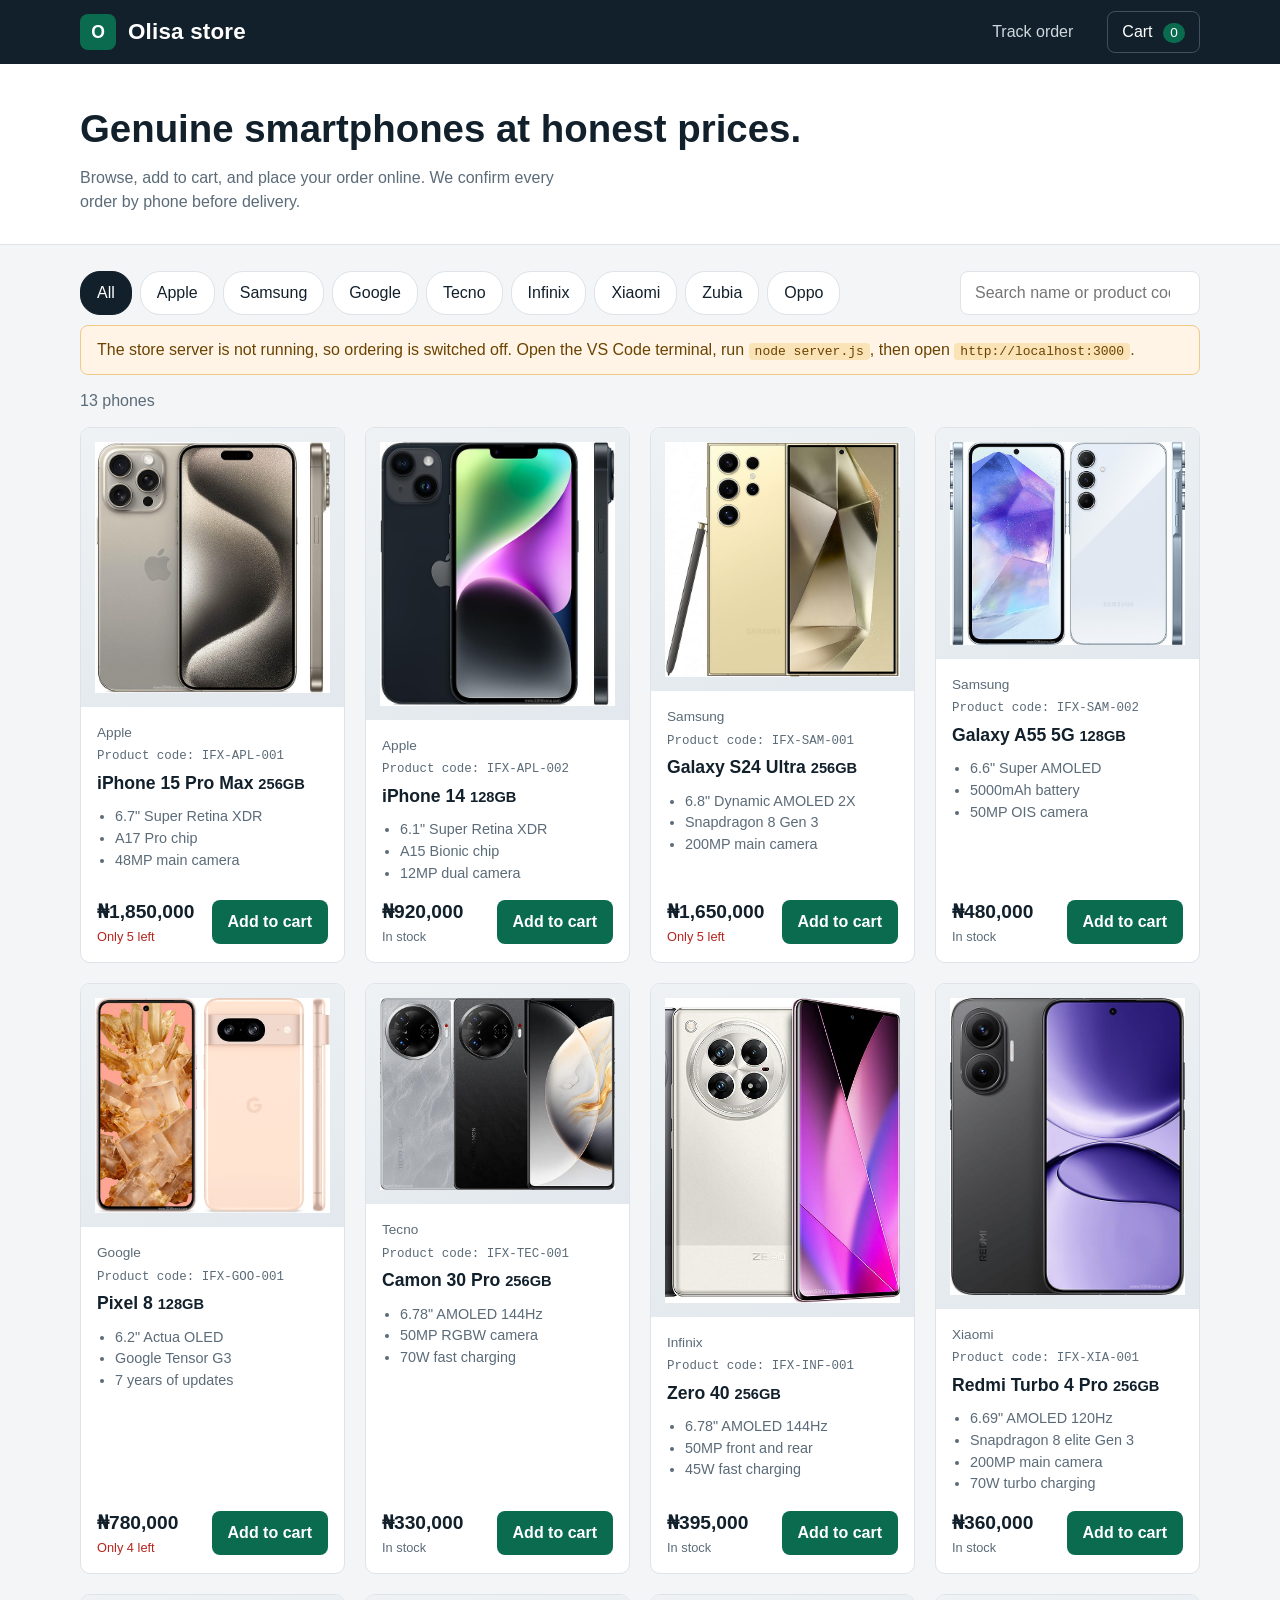
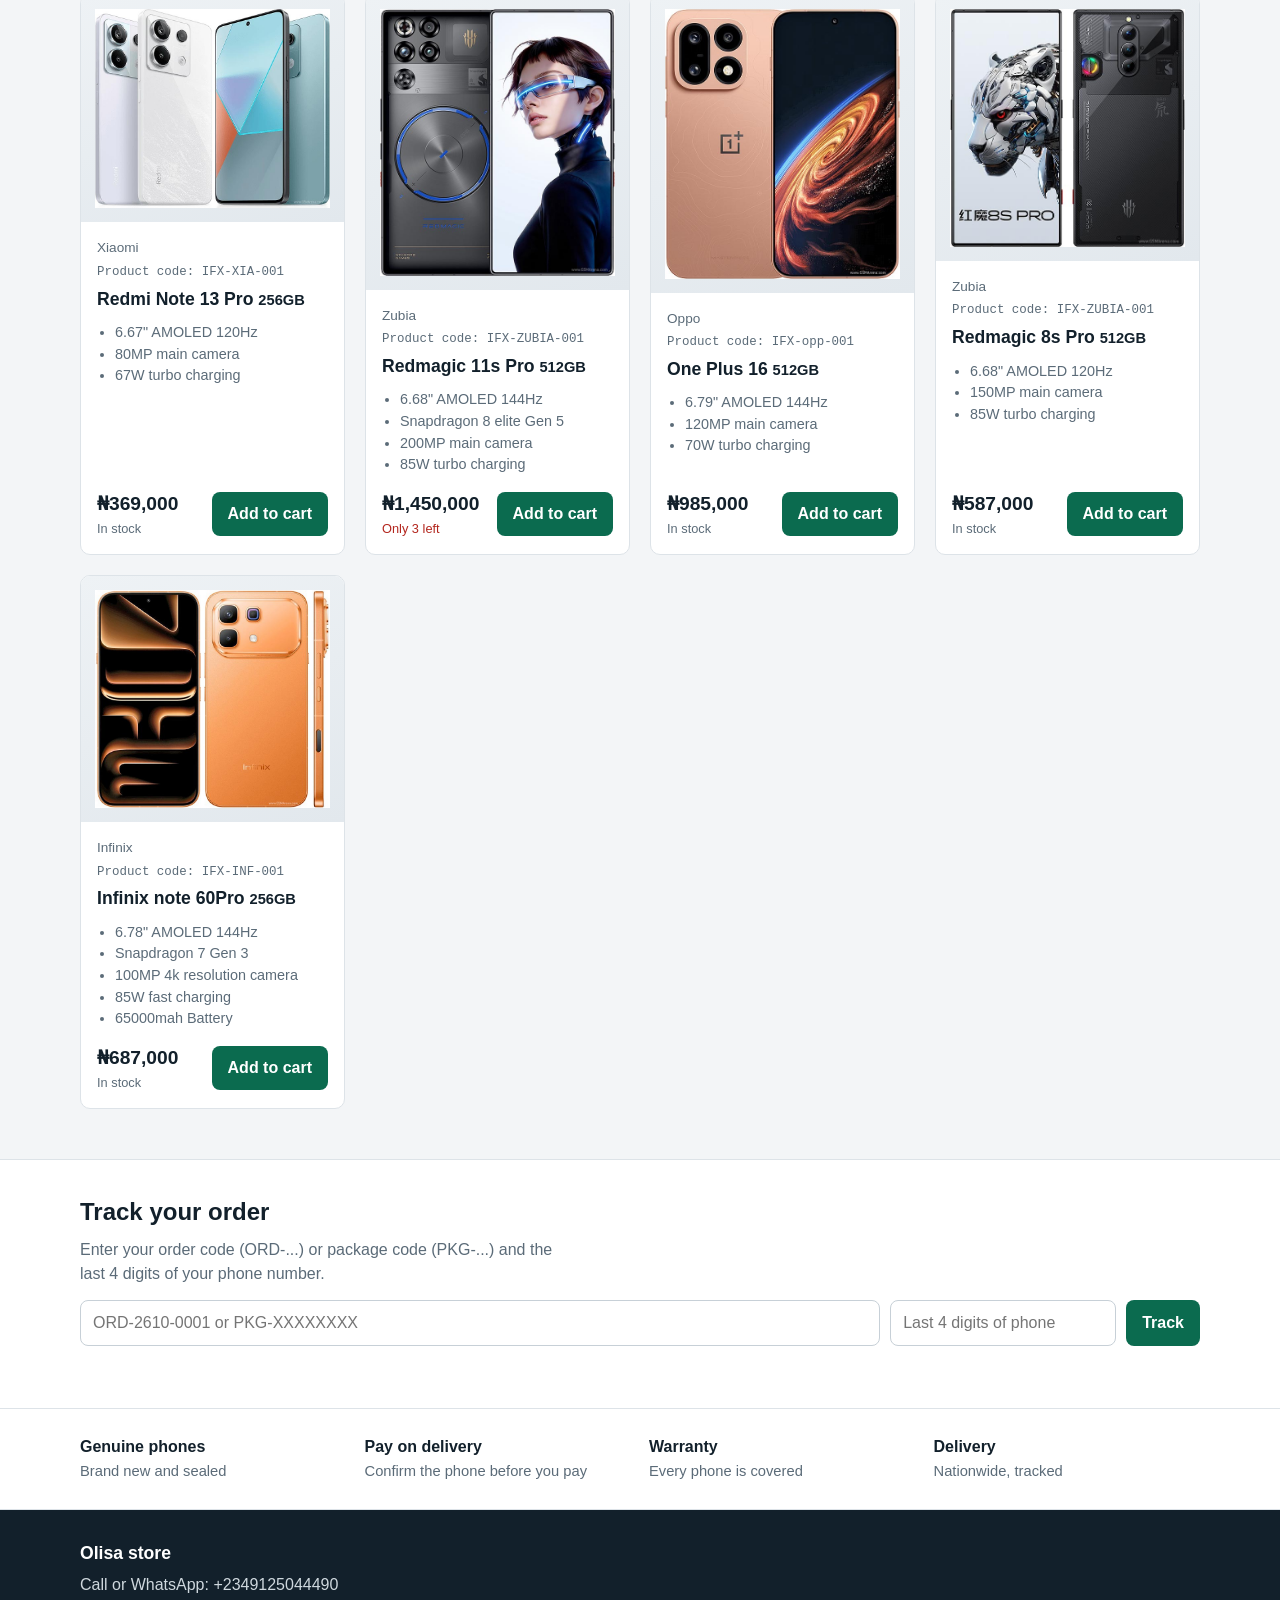
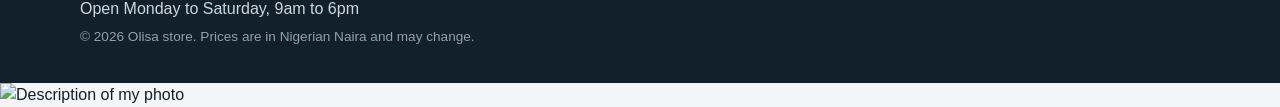
==== index.html @ 4a9c2d5d "Add files via upload" ====
<!DOCTYPE html>
<html lang="en">
<head>
<meta charset="UTF-8">
<meta name="viewport" content="width=device-width, initial-scale=1">
<title>Olisa store | New smartphones</title>
<meta name="description" content="Buy genuine smartphones from Olisa store. Clear prices, fast delivery.">
<link rel="stylesheet" href="style.css">
</head>
<body>

<header class="top">
  <div class="wrap bar">
    <a class="brand" href="/" aria-label="Olisa store home">
      <span class="logo" aria-hidden="true">O</span>
      <h1>Olisa store</h1>
    </a>
    <nav class="nav"><a href="#track">Track order</a></nav>
    <button class="cart-btn" id="openCart" aria-label="Open cart">
      Cart <span class="count" id="cartCount">0</span>
    </button>
  </div>
</header>

<section class="hero">
  <div class="wrap">
    <p class="lead">Genuine smartphones at honest prices.</p>
    <p class="sub">Browse, add to cart, and place your order online. We confirm every order by phone before delivery.</p>
  </div>
</section>

<main class="wrap">
  <div class="tools">
    <div class="chips" id="brands" role="group" aria-label="Filter by brand"></div>
    <input id="search" type="search" placeholder="Search name or product code" aria-label="Search phones by name or product code">
  </div>
  <div id="banner" class="banner" role="alert" hidden></div>
  <p id="status" class="status" aria-live="polite">Loading phones...</p>
  <div class="grid" id="grid"></div>
</main>

<section class="track" id="track">
  <div class="wrap">
    <h2>Track your order</h2>
    <p class="sub">Enter your order code (ORD-...) or package code (PKG-...) and the last 4 digits of your phone number.</p>
    <form id="trackForm" class="track-form" novalidate>
      <input name="code" placeholder="ORD-2610-0001 or PKG-XXXXXXXX" aria-label="Order or package code" required>
      <input name="phone" placeholder="Last 4 digits of phone" inputmode="numeric" maxlength="4" aria-label="Last 4 digits of your phone number" required>
      <button class="primary" type="submit">Track</button>
    </form>
    <p class="err" id="trackErr" role="alert"></p>
    <div id="trackResult" hidden></div>
  </div>
</section>

<section class="trust">
  <div class="wrap trust-row">
    <div><strong>Genuine phones</strong><span>Brand new and sealed</span></div>
    <div><strong>Pay on delivery</strong><span>Confirm the phone before you pay</span></div>
    <div><strong>Warranty</strong><span>Every phone is covered</span></div>
    <div><strong>Delivery</strong><span>Nationwide, tracked</span></div>
  </div>
</section>

<footer>
  <div class="wrap foot">
    <div>
      <strong>Olisa store</strong>
      <p>Call or WhatsApp: +2349125044490 <br>Open Monday to Saturday, 9am to 6pm</p>
    </div>
    <p class="fine">&copy; <span id="year"></span> Olisa store. Prices are in Nigerian Naira and may change.</p>
  </div>
</footer>

<!-- Cart drawer -->
<div class="overlay" id="overlay" hidden></div>
<aside class="drawer" id="drawer" aria-label="Shopping cart" aria-hidden="true">
  <div class="drawer-head">
    <h2>Your cart</h2>
    <button class="plain" id="closeCart" aria-label="Close cart">&times;</button>
  </div>
  <div class="drawer-body" id="cartItems"></div>
  <div class="drawer-foot">
    <div class="total"><span>Total</span><strong id="cartTotal">&#8358;0</strong></div>
    <button class="primary" id="checkoutBtn">Checkout</button>
  </div>
</aside>

<!-- Checkout dialog -->
<dialog id="checkout">
  <form id="orderForm" validate>
    <h2>Delivery details</h2>
    <label>Full name<input name="name" autocomplete="name" required></label>
    <label>Phone number<input name="phone" type="tel" autocomplete="tel" placeholder="0803 000 0000" required></label>
    <label>Delivery address<textarea name="address" rows="3" autocomplete="street-address" required></textarea></label>
    <label>Note (optional)<input name="note" maxlength="300"></label>
    <p class="err" id="formErr" role="alert"></p>
    <div class="actions">
      <button type="button" class="ghost" id="cancelCheckout">Back</button>
      <button type="submit" class="primary" id="placeBtn">Place order</button>
    </div>
  </form>
  <div id="done" hidden>
    <h2>Order received</h2>
    <p>Thank you. Please keep these codes:</p>
    <div class="codes">
      <div><span>Order code</span><strong id="orderId"></strong></div>
      <div><span>Package code</span><strong id="pkgId"></strong></div>
    </div>
    <p>We will call you shortly to confirm delivery. Total to pay on delivery: <strong id="orderTotal"></strong>.</p>
    <button class="primary" id="closeDone">Continue shopping</button>
  </div>
</dialog>

<script src="products-fallback.js"></script>
<img src="" alt="Description of my photo">
<script src="app.js"></script>
</body>
</html>
---- style.css ----
:root {
  --ink: #12202b;
  --muted: #5b6b78;
  --line: #dde3e8;
  --bg: #f3f5f7;
  --card: #ffffff;
  --brand: #0b6b4f;
  --brand-dark: #08523c;
  --warn: #b3261e;
  --radius: 10px;
}
* { box-sizing: border-box; }
html { scroll-behavior: smooth; }
body {
  margin: 0; background: var(--bg); color: var(--ink);
  font-family: "Segoe UI", Roboto, "Helvetica Neue", Arial, sans-serif; line-height: 1.5;
}
.wrap { width: min(1120px, 92%); margin: 0 auto; }
button, input, textarea { font: inherit; }
button:focus-visible, input:focus-visible, textarea:focus-visible, a:focus-visible {
  outline: 3px solid #7fc8ae; outline-offset: 2px;
}

/* Header */
.top { background: var(--ink); color: #fff; position: sticky; top: 0; z-index: 20; }
.bar { display: flex; align-items: center; justify-content: space-between; height: 64px; }
.brand { display: flex; align-items: center; gap: 12px; color: inherit; text-decoration: none; }
.brand h1 { margin: 0; font-size: 1.4rem; font-weight: 700; letter-spacing: .2px; }
.logo {
  width: 36px; height: 36px; display: grid; place-items: center;
  background: var(--brand); border-radius: 8px; font-weight: 800; font-size: 1.1rem;
}
.cart-btn {
  background: transparent; color: #fff; border: 1px solid #3d5160; border-radius: 8px;
  padding: 8px 14px; cursor: pointer;
}
.cart-btn:hover { background: #1c3140; }
.count {
  display: inline-block; min-width: 22px; padding: 0 6px; margin-left: 6px;
  background: var(--brand); border-radius: 11px; text-align: center; font-size: .85rem;
}

/* Hero */
.hero { background: #fff; border-bottom: 1px solid var(--line); padding: 36px 0 30px; }
.lead { margin: 0; font-size: clamp(1.6rem, 4vw, 2.4rem); font-weight: 700; }
.sub { margin: 8px 0 0; color: var(--muted); max-width: 56ch; }

/* Tools */
.tools { display: flex; flex-wrap: wrap; gap: 12px; justify-content: space-between; margin: 26px 0 10px; }
.chips { display: flex; flex-wrap: wrap; gap: 8px; }
.chip {
  background: #fff; border: 1px solid var(--line); border-radius: 20px;
  padding: 6px 16px; cursor: pointer; color: var(--ink);
}
.chip[aria-pressed="true"] { background: var(--ink); color: #fff; border-color: var(--ink); }
#search {
  border: 1px solid var(--line); border-radius: 8px; padding: 9px 14px; min-width: 240px; background: #fff;
}
.status { color: var(--muted); margin: 6px 0 14px; min-height: 1.5em; }

/* Product grid */
.grid { display: grid; grid-template-columns: repeat(auto-fill, minmax(250px, 1fr)); gap: 20px; padding-bottom: 50px; }
.card {
  background: var(--card); border: 1px solid var(--line); border-radius: var(--radius);
  display: flex; flex-direction: column; overflow: hidden;
}
.pic {
  aspect-ratio: 4 / 3; background: linear-gradient(160deg, #eef2f5, #e2e8ed);
  display: grid; place-items: center; padding: 14px;
}
.pic img, .pic svg { max-width: 100%; max-height: 100%; object-fit: contain; }
.info { padding: 16px; display: flex; flex-direction: column; gap: 4px; flex: 1; }
.brand-tag { color: var(--muted); font-size: .85rem; }
.name { margin: 0; font-size: 1.1rem; }
.specs { margin: 6px 0 10px; padding-left: 18px; color: var(--muted); font-size: .9rem; }
.row { margin-top: auto; display: flex; align-items: center; justify-content: space-between; gap: 10px; }
.price { font-size: 1.2rem; font-weight: 700; }
.stock { font-size: .8rem; color: var(--muted); }
.stock.low { color: var(--warn); }

/* Buttons */
.primary {
  background: var(--brand); color: #fff; border: 0; border-radius: 8px; padding: 10px 16px;
  cursor: pointer; font-weight: 600;
}
.primary:hover { background: var(--brand-dark); }
.primary:disabled { background: #b8c2ca; cursor: not-allowed; }
.ghost { background: #fff; border: 1px solid var(--line); border-radius: 8px; padding: 10px 16px; cursor: pointer; }
.plain { background: none; border: 0; font-size: 1.8rem; line-height: 1; cursor: pointer; color: var(--ink); }

/* Trust + footer */
.trust { background: #fff; border-top: 1px solid var(--line); border-bottom: 1px solid var(--line); }
.trust-row { display: grid; grid-template-columns: repeat(auto-fit, minmax(200px, 1fr)); gap: 18px; padding: 26px 0; }
.trust-row strong { display: block; }
.trust-row span { color: var(--muted); font-size: .92rem; }
footer { background: var(--ink); color: #cfd8de; padding: 30px 0; }
footer strong { color: #fff; font-size: 1.1rem; }
footer p { margin: 6px 0; }
.fine { font-size: .85rem; color: #8fa1ae; }

/* Cart drawer */
.overlay { position: fixed; inset: 0; background: rgba(10, 20, 28, .5); z-index: 30; }
.drawer {
  position: fixed; top: 0; right: 0; height: 100%; width: min(400px, 100%); background: #fff; z-index: 40;
  display: flex; flex-direction: column; transform: translateX(100%); transition: transform .25s;
}
.drawer.open { transform: none; }
.drawer-head { display: flex; justify-content: space-between; align-items: center; padding: 16px 20px; border-bottom: 1px solid var(--line); }
.drawer-head h2 { margin: 0; font-size: 1.2rem; }
.drawer-body { flex: 1; overflow-y: auto; padding: 8px 20px; }
.empty { color: var(--muted); padding: 20px 0; }
.line { display: grid; grid-template-columns: 1fr auto; gap: 6px 12px; padding: 14px 0; border-bottom: 1px solid var(--line); }
.line .t { font-weight: 600; }
.line .s { color: var(--muted); font-size: .88rem; }
.qty { display: inline-flex; align-items: center; border: 1px solid var(--line); border-radius: 8px; }
.qty button { background: none; border: 0; width: 30px; height: 30px; cursor: pointer; font-size: 1.1rem; }
.qty span { min-width: 24px; text-align: center; }
.remove { background: none; border: 0; color: var(--warn); cursor: pointer; font-size: .85rem; padding: 0; }
.drawer-foot { padding: 16px 20px; border-top: 1px solid var(--line); display: grid; gap: 12px; }
.total { display: flex; justify-content: space-between; font-size: 1.15rem; }

/* Checkout dialog */
dialog { border: 0; border-radius: 12px; padding: 24px; width: min(460px, 92%); }
dialog::backdrop { background: rgba(10, 20, 28, .55); }
dialog h2 { margin-top: 0; }
label { display: block; margin-bottom: 12px; font-size: .92rem; font-weight: 600; }
label input, label textarea {
  display: block; width: 100%; margin-top: 4px; padding: 10px 12px;
  border: 1px solid #c7d0d7; border-radius: 8px; font-weight: 400;
}
.err { color: var(--warn); min-height: 1.4em; margin: 0 0 8px; font-size: .92rem; }
.actions { display: flex; justify-content: flex-end; gap: 10px; }

@media (prefers-reduced-motion: reduce) { .drawer { transition: none; } html { scroll-behavior: auto; } }

/* Codes and tracking */
.nav a { color: #cfd8de; text-decoration: none; margin-right: 18px; }
.nav a:hover { color: #fff; }
.bar { gap: 16px; }
.nav { margin-left: auto; }
.sku { font-size: .78rem; color: var(--muted); font-family: Consolas, "Courier New", monospace; }
.codes { display: grid; grid-template-columns: 1fr 1fr; gap: 10px; margin: 12px 0; }
.codes div { background: var(--bg); border: 1px solid var(--line); border-radius: 8px; padding: 10px 12px; }
.codes span { display: block; font-size: .78rem; color: var(--muted); }
.codes strong { font-family: Consolas, "Courier New", monospace; font-size: .98rem; word-break: break-all; }
.track { background: #fff; border-top: 1px solid var(--line); padding: 34px 0; }
.track h2 { margin: 0 0 6px; }
.track-form { display: flex; flex-wrap: wrap; gap: 10px; margin-top: 14px; }
.track-form input { padding: 10px 12px; border: 1px solid #c7d0d7; border-radius: 8px; flex: 1 1 220px; }
.track-form input[name="phone"] { flex: 0 1 190px; }
.result { margin-top: 18px; border: 1px solid var(--line); border-radius: var(--radius); padding: 18px; background: var(--bg); }
.steps { display: flex; flex-wrap: wrap; gap: 8px; margin: 14px 0; padding: 0; list-style: none; }
.steps li { padding: 6px 14px; border-radius: 20px; background: #fff; border: 1px solid var(--line); color: var(--muted); font-size: .9rem; }
.steps li.done { background: var(--brand); border-color: var(--brand); color: #fff; }
.steps li.now { outline: 3px solid #bfe3d4; }
.cancelled-note { color: var(--warn); font-weight: 600; }

.banner { background: #fff4e5; border: 1px solid #f0c987; color: #6b4300; border-radius: 8px; padding: 12px 16px; margin: 8px 0 14px; }
.banner code { background: #fbe3b8; padding: 1px 6px; border-radius: 4px; }
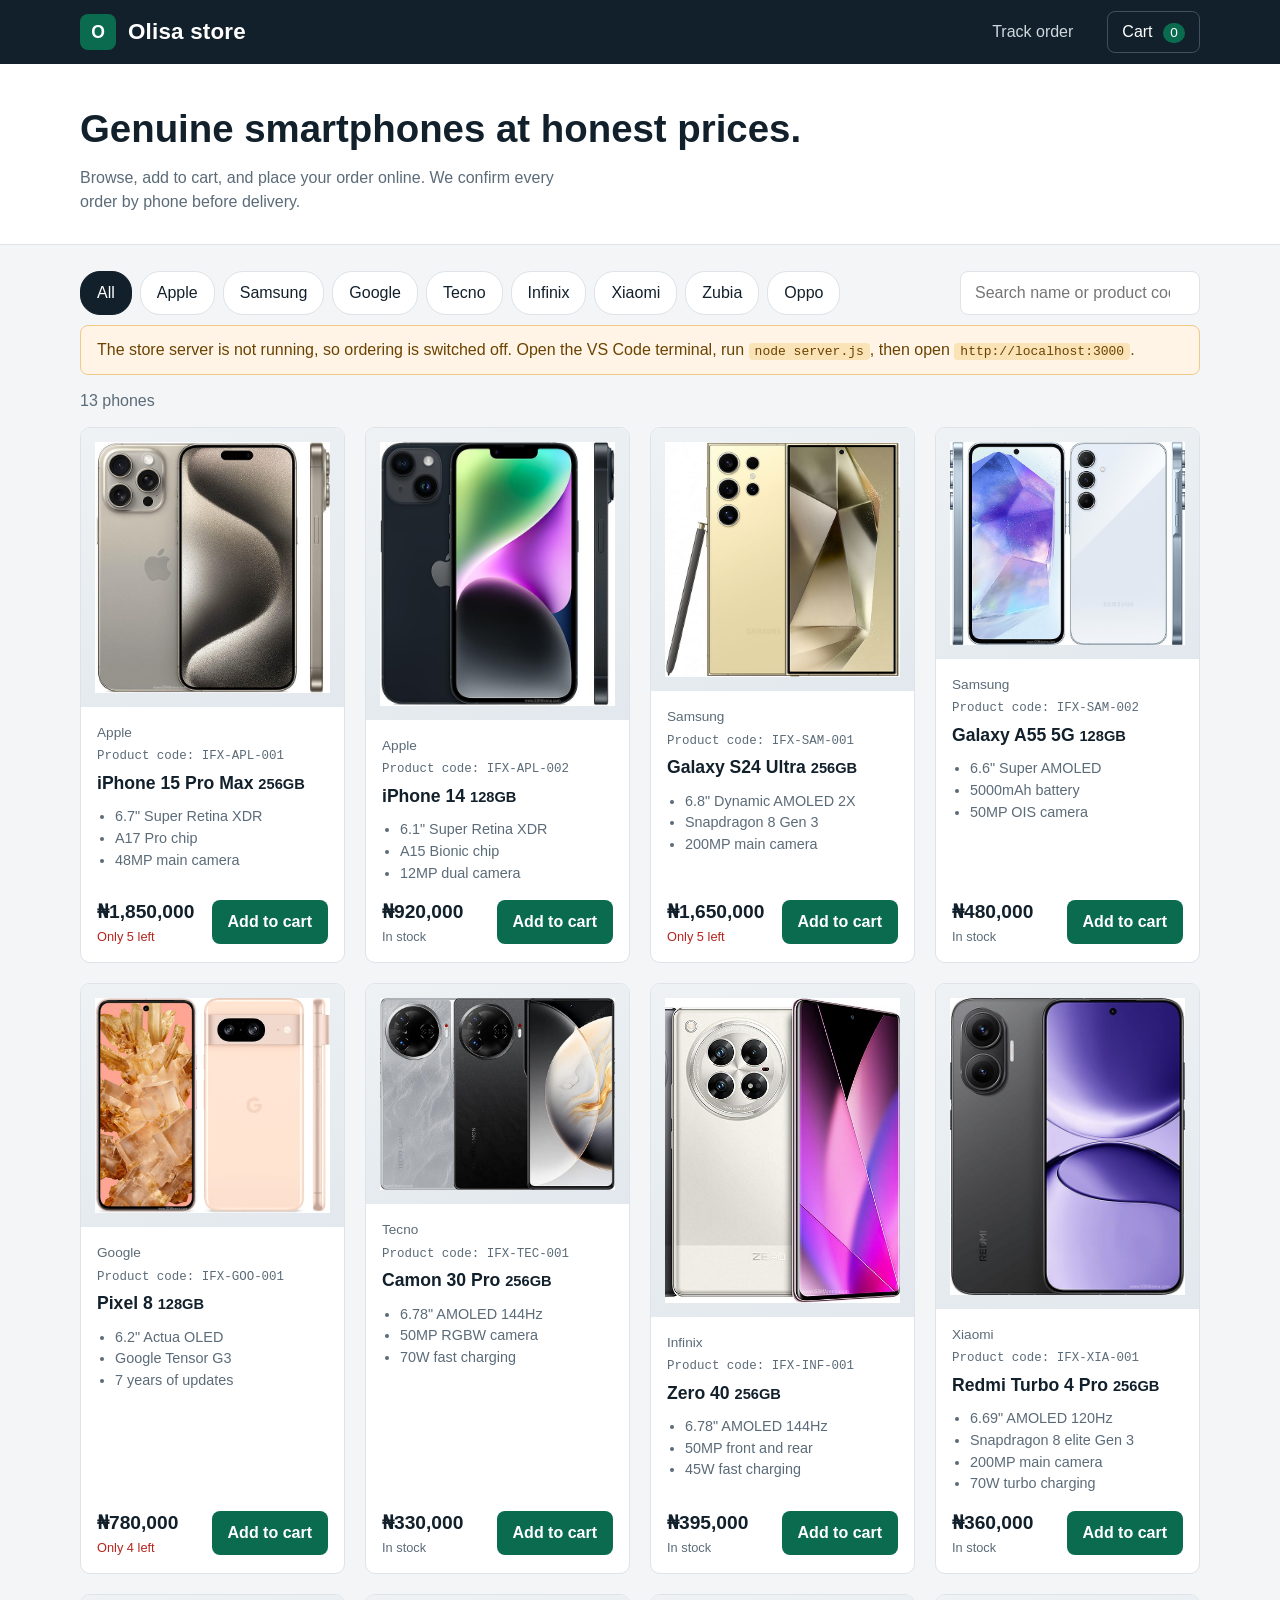
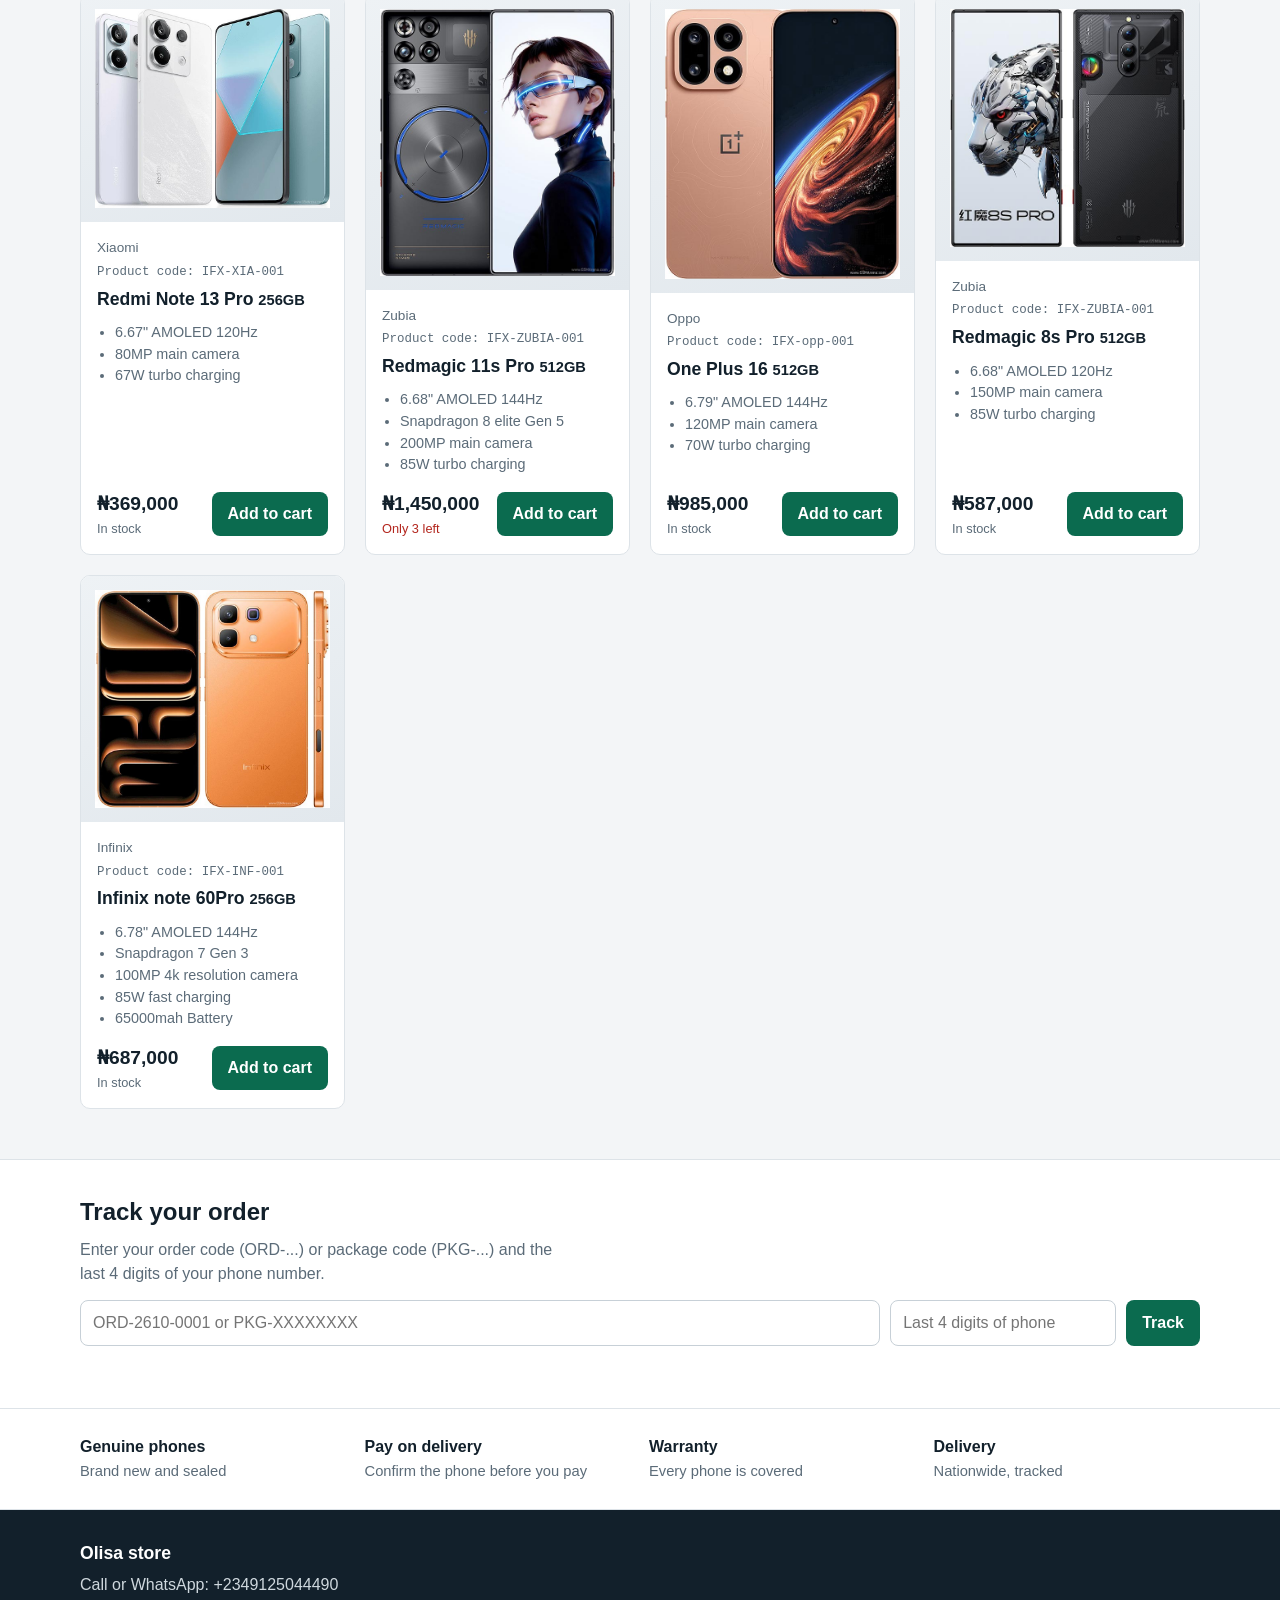
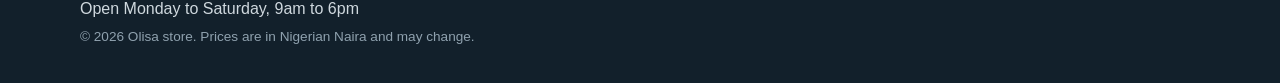
==== commit 5225347f: "Remove empty image tag Removed empty image tag from index.html" ====
--- a/index.html
+++ b/index.html
@@ -113,7 +113,6 @@
 </dialog>
 
 <script src="products-fallback.js"></script>
-<img src="" alt="Description of my photo">
 <script src="app.js"></script>
 </body>
 </html>
